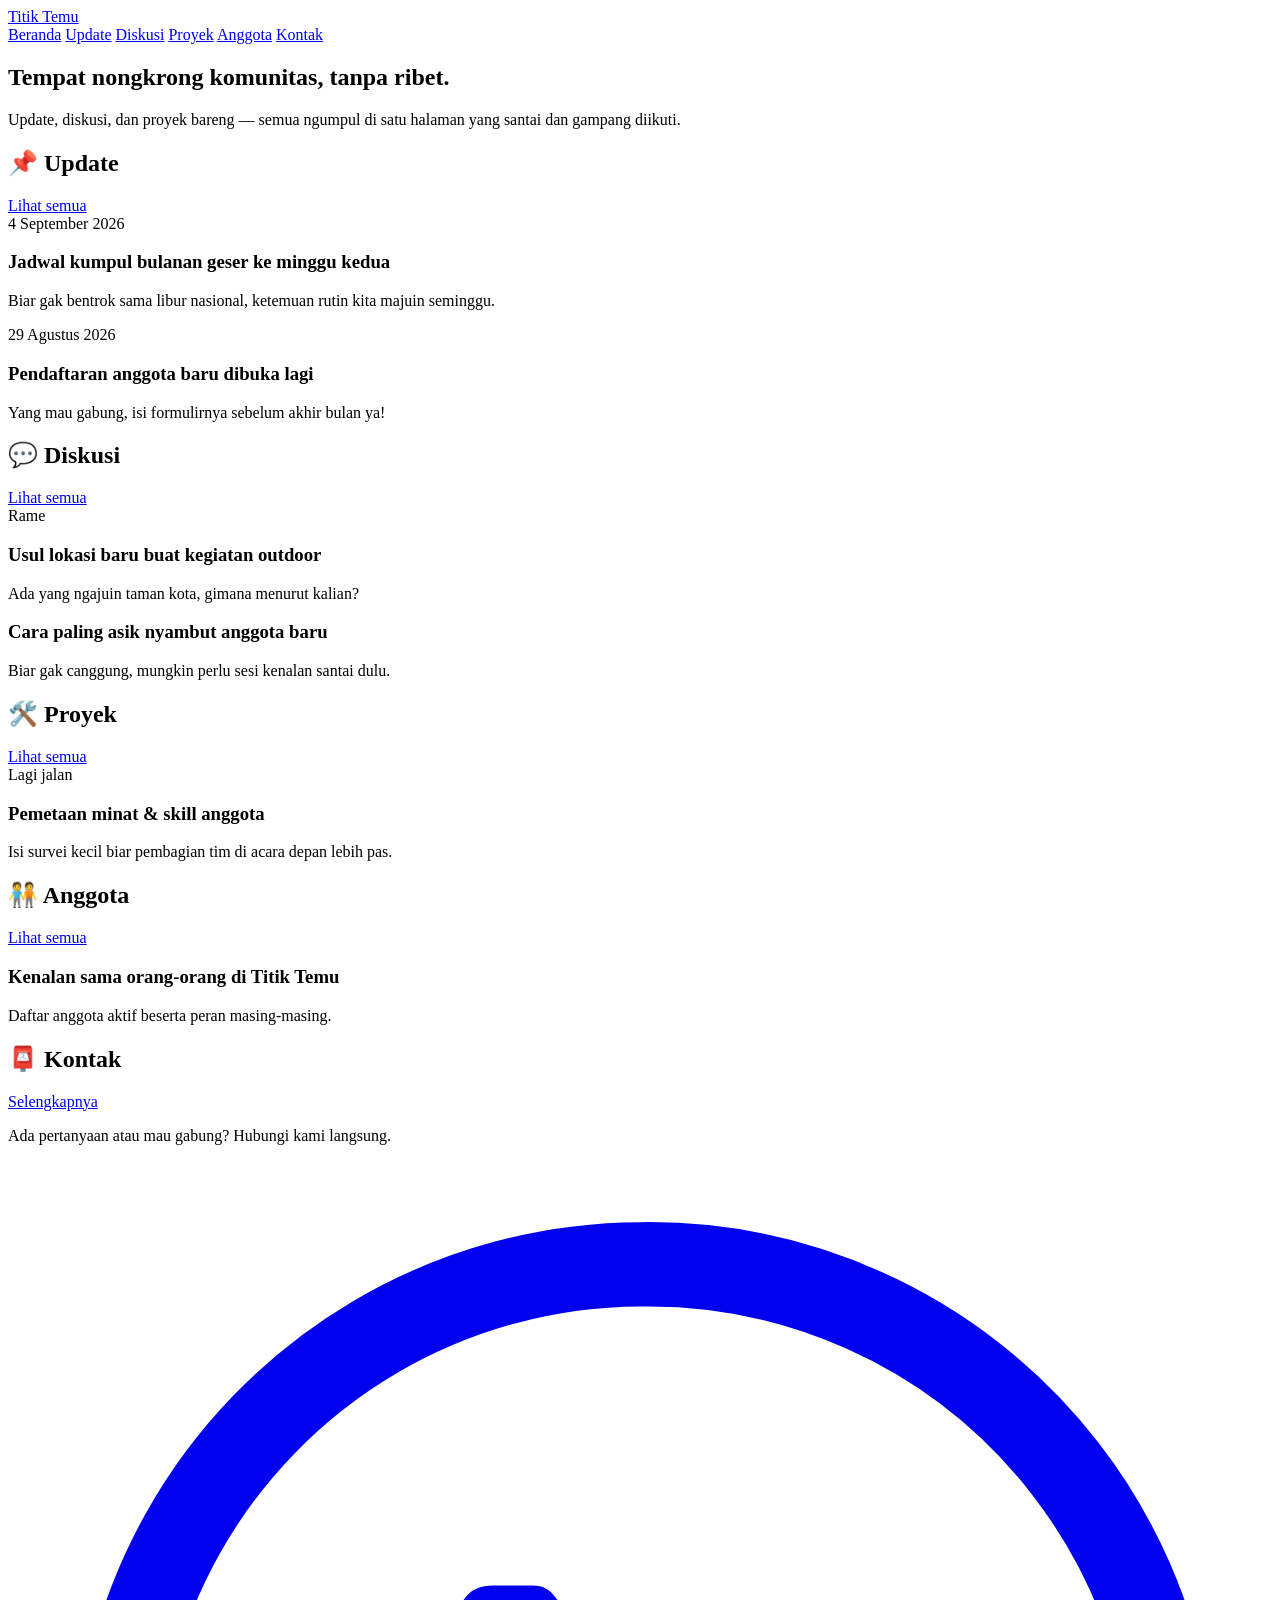
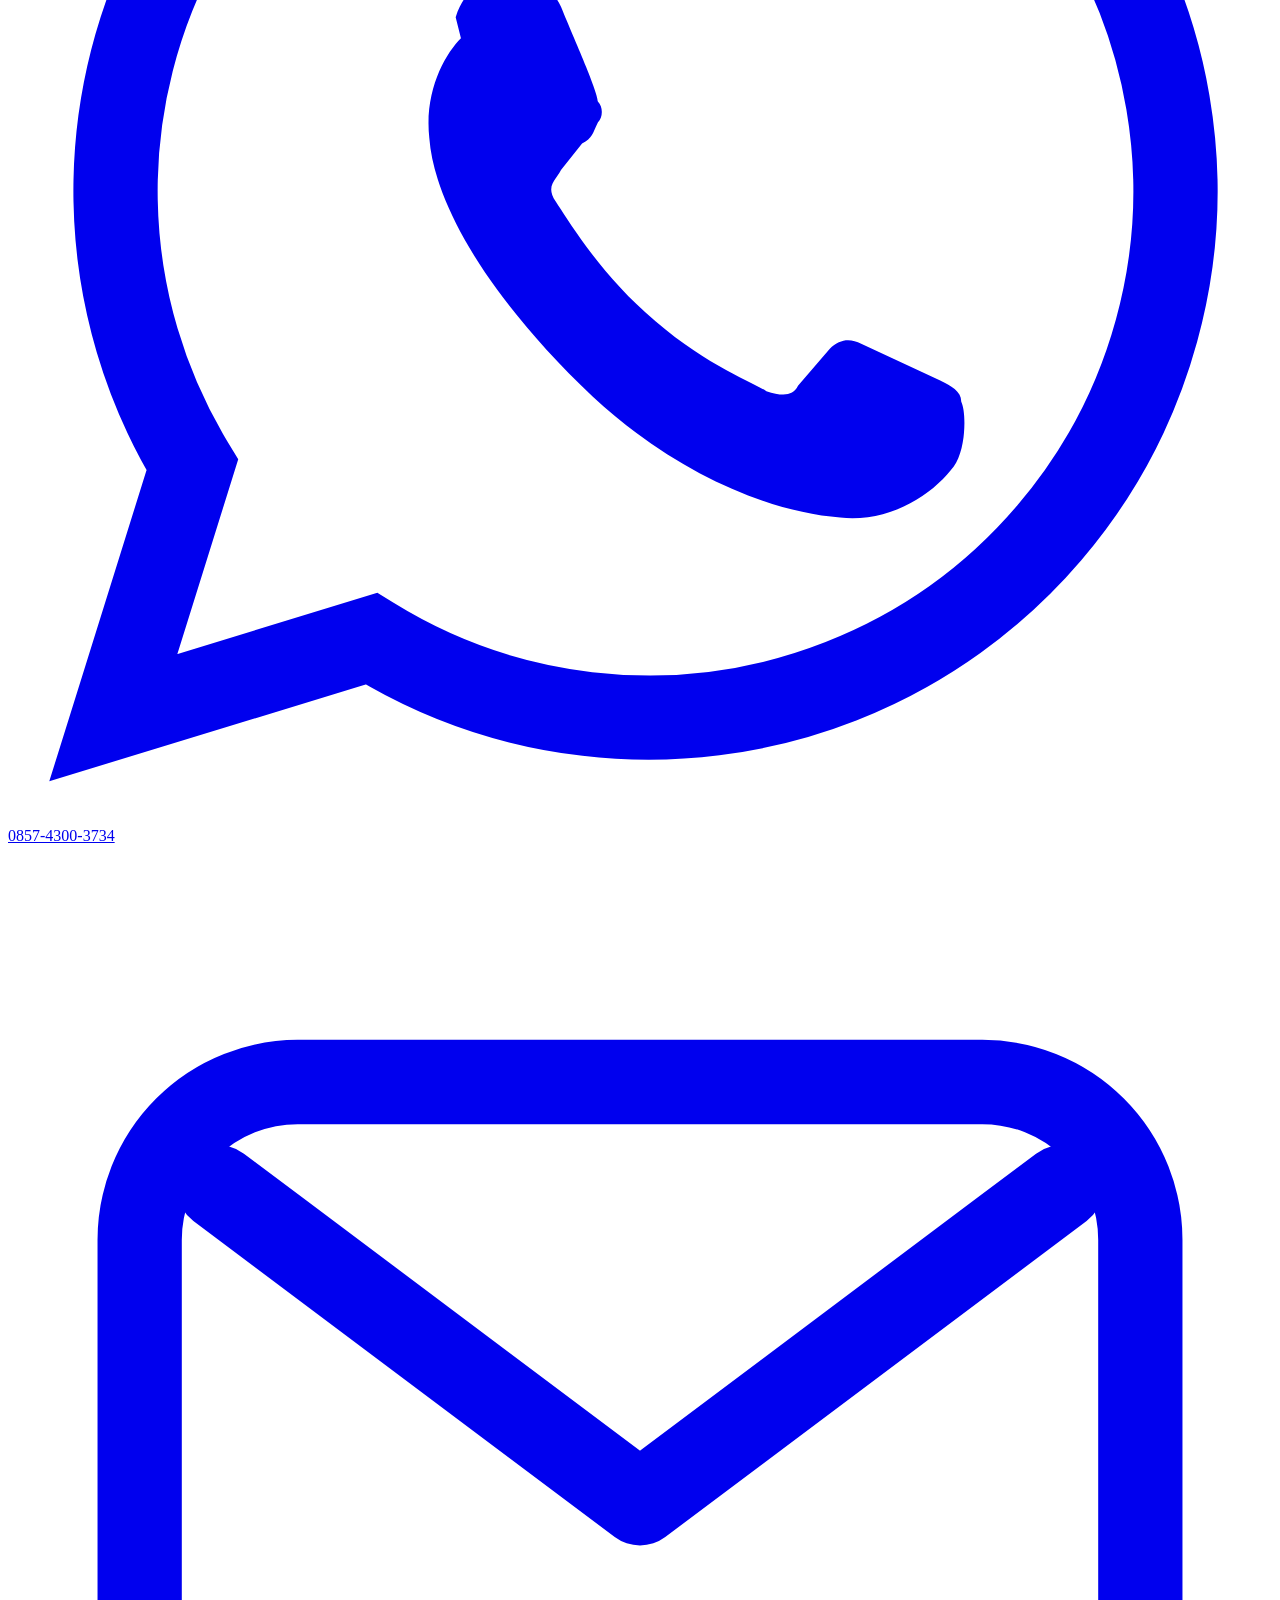
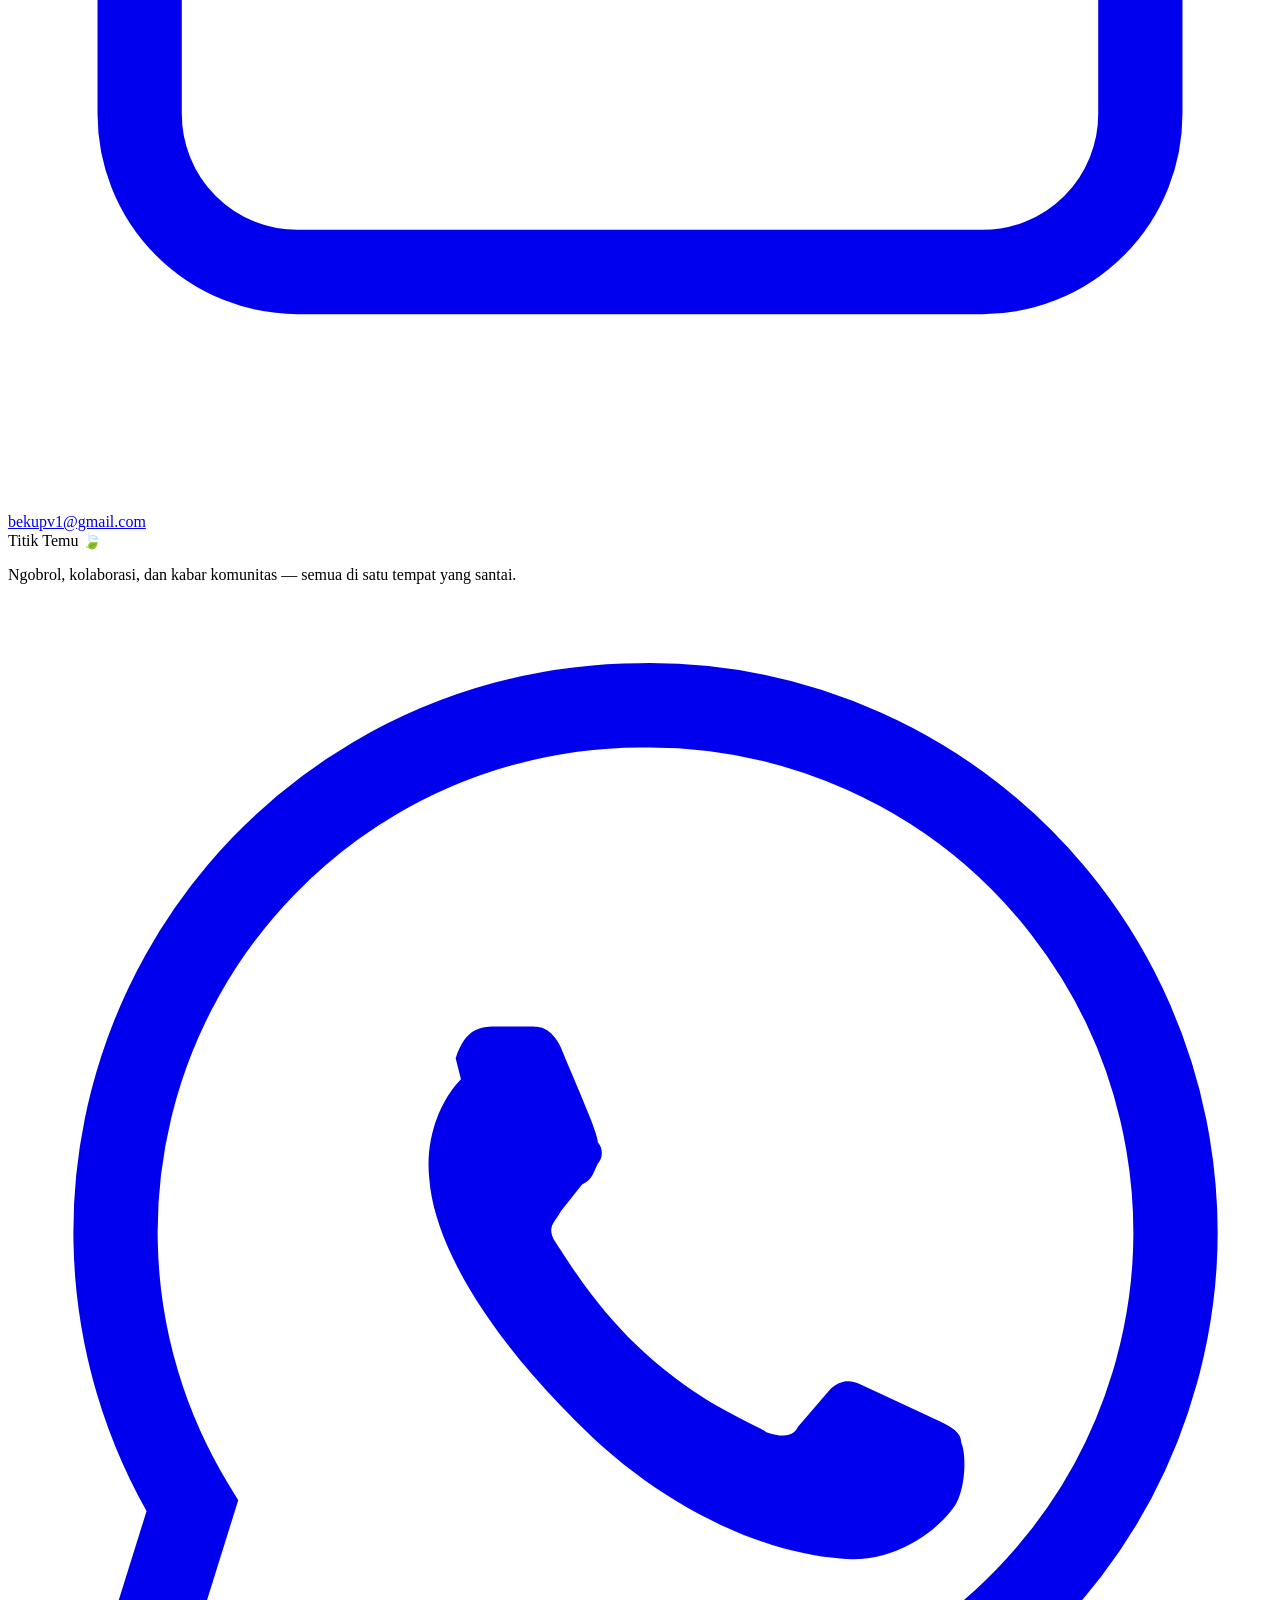
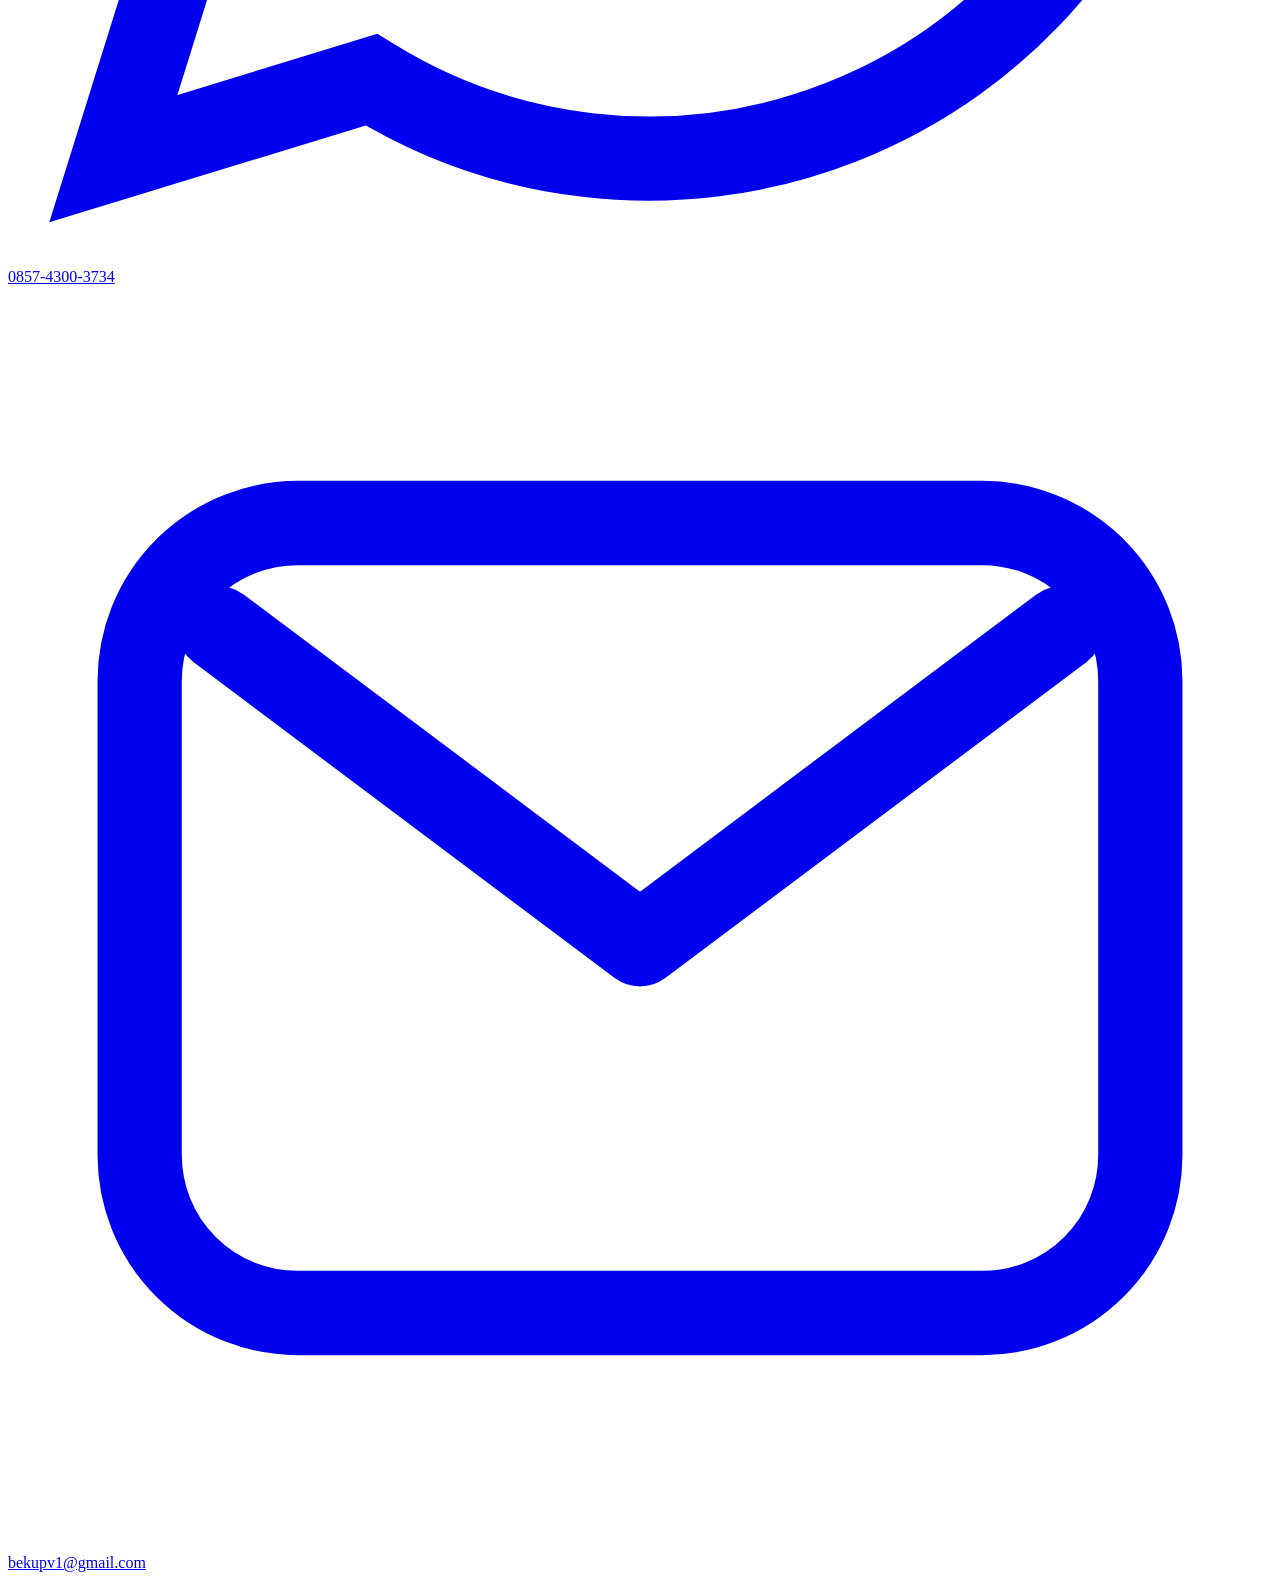
==== index.html @ 4bbd37b9 "Create index.html" ====
<!DOCTYPE html>
<html lang="id">
<head>
<meta charset="UTF-8">
<meta name="viewport" content="width=device-width, initial-scale=1.0">
<title>Titik Temu</title>
<link rel="stylesheet" href="style.css">
</head>
<body>

<header class="topbar">
  <div class="wrap">
    <a href="index.html" class="brand"><span class="dot"></span><span>Titik Temu</span></a>
    <nav class="pillnav">
      <a href="index.html" class="active">Beranda</a>
      <a href="update.html">Update</a>
      <a href="diskusi.html">Diskusi</a>
      <a href="proyek.html">Proyek</a>
      <a href="anggota.html">Anggota</a>
      <a href="kontak.html">Kontak</a>
    </nav>
  </div>
</header>

<section class="hero">
  <span class="blob b1"></span>
  <span class="blob b2"></span>
  <span class="blob b3"></span>
  <div class="wrap">
    <h1>Tempat nongkrong komunitas, tanpa ribet.</h1>
    <p>Update, diskusi, dan proyek bareng — semua ngumpul di satu halaman yang santai dan gampang diikuti.</p>
  </div>
</section>

<main class="wrap">

  <section class="section cat-update">
    <div class="head">
      <h2>📌 Update</h2>
      <a class="more" href="update.html">Lihat semua</a>
    </div>
    <article class="entry">
      <div class="meta">4 September 2026</div>
      <h3>Jadwal kumpul bulanan geser ke minggu kedua</h3>
      <p>Biar gak bentrok sama libur nasional, ketemuan rutin kita majuin seminggu.</p>
    </article>
    <article class="entry">
      <div class="meta">29 Agustus 2026</div>
      <h3>Pendaftaran anggota baru dibuka lagi</h3>
      <p>Yang mau gabung, isi formulirnya sebelum akhir bulan ya!</p>
    </article>
  </section>

  <section class="section cat-diskusi">
    <div class="head">
      <h2>💬 Diskusi</h2>
      <a class="more" href="diskusi.html">Lihat semua</a>
    </div>
    <article class="entry">
      <span class="tag">Rame</span>
      <h3>Usul lokasi baru buat kegiatan outdoor</h3>
      <p>Ada yang ngajuin taman kota, gimana menurut kalian?</p>
    </article>
    <article class="entry">
      <h3>Cara paling asik nyambut anggota baru</h3>
      <p>Biar gak canggung, mungkin perlu sesi kenalan santai dulu.</p>
    </article>
  </section>

  <section class="section cat-proyek">
    <div class="head">
      <h2>🛠️ Proyek</h2>
      <a class="more" href="proyek.html">Lihat semua</a>
    </div>
    <article class="entry">
      <div class="meta">Lagi jalan</div>
      <h3>Pemetaan minat &amp; skill anggota</h3>
      <p>Isi survei kecil biar pembagian tim di acara depan lebih pas.</p>
    </article>
  </section>

  <section class="section cat-anggota">
    <div class="head">
      <h2>🧑‍🤝‍🧑 Anggota</h2>
      <a class="more" href="anggota.html">Lihat semua</a>
    </div>
    <article class="entry">
      <h3>Kenalan sama orang-orang di Titik Temu</h3>
      <p>Daftar anggota aktif beserta peran masing-masing.</p>
    </article>
  </section>

  <section class="section cat-kontak">
    <div class="head">
      <h2>📮 Kontak</h2>
      <a class="more" href="kontak.html">Selengkapnya</a>
    </div>
    <p style="color: var(--ink-soft); margin-bottom: 14px;">Ada pertanyaan atau mau gabung? Hubungi kami langsung.</p>
    <div class="contact-row">
      <a class="contact-pill" href="https://wa.me/6285743003734" target="_blank" rel="noopener">
        <svg class="ic" viewBox="0 0 24 24" fill="none"><path d="M12 2a10 10 0 0 0-8.5 15.2L2 22l4.9-1.5A10 10 0 1 0 12 2Z" stroke="currentColor" stroke-width="1.6"/><path d="M8.5 8.7c.2-.6.5-.6.8-.6h.6c.2 0 .4 0 .6.4.2.5.7 1.6.7 1.8.1.1.1.3 0 .4-.1.2-.1.3-.3.4l-.4.5c-.1.2-.3.3-.1.6.2.3.8 1.3 1.7 2.1 1.1 1 2 1.3 2.3 1.5.3.1.5.1.6-.1l.6-.7c.2-.2.4-.2.6-.1l1.5.7c.2.1.4.2.4.4.1.2.1 1-.2 1.3-.4.5-1.2 1-2.1.9-1.4-.1-3.2-.9-4.7-2.3-1.9-1.8-3-3.6-3.1-4.9-.1-.9.3-1.6.6-1.9Z" fill="currentColor"/></svg>
        0857-4300-3734
      </a>
      <a class="contact-pill" href="mailto:bekupv1@gmail.com">
        <svg class="ic" viewBox="0 0 24 24" fill="none"><rect x="2.5" y="4.5" width="19" height="15" rx="3" stroke="currentColor" stroke-width="1.6"/><path d="M4 6.5l8 6 8-6" stroke="currentColor" stroke-width="1.6" stroke-linecap="round" stroke-linejoin="round"/></svg>
        bekupv1@gmail.com
      </a>
    </div>
  </section>

</main>

<footer>
  <div class="wrap">
    <div class="foot-top">
      <span>Titik Temu 🍃</span>
    </div>
    <p class="tagline">Ngobrol, kolaborasi, dan kabar komunitas — semua di satu tempat yang santai.</p>
    <div class="contact-row">
      <a class="contact-pill" href="https://wa.me/6285743003734" target="_blank" rel="noopener">
        <svg class="ic" viewBox="0 0 24 24" fill="none"><path d="M12 2a10 10 0 0 0-8.5 15.2L2 22l4.9-1.5A10 10 0 1 0 12 2Z" stroke="currentColor" stroke-width="1.6"/><path d="M8.5 8.7c.2-.6.5-.6.8-.6h.6c.2 0 .4 0 .6.4.2.5.7 1.6.7 1.8.1.1.1.3 0 .4-.1.2-.1.3-.3.4l-.4.5c-.1.2-.3.3-.1.6.2.3.8 1.3 1.7 2.1 1.1 1 2 1.3 2.3 1.5.3.1.5.1.6-.1l.6-.7c.2-.2.4-.2.6-.1l1.5.7c.2.1.4.2.4.4.1.2.1 1-.2 1.3-.4.5-1.2 1-2.1.9-1.4-.1-3.2-.9-4.7-2.3-1.9-1.8-3-3.6-3.1-4.9-.1-.9.3-1.6.6-1.9Z" fill="currentColor"/></svg>
        0857-4300-3734
      </a>
      <a class="contact-pill" href="mailto:bekupv1@gmail.com">
        <svg class="ic" viewBox="0 0 24 24" fill="none"><rect x="2.5" y="4.5" width="19" height="15" rx="3" stroke="currentColor" stroke-width="1.6"/><path d="M4 6.5l8 6 8-6" stroke="currentColor" stroke-width="1.6" stroke-linecap="round" stroke-linejoin="round"/></svg>
        bekupv1@gmail.com
      </a>
    </div>
  </div>
</footer>

</body>
</html>
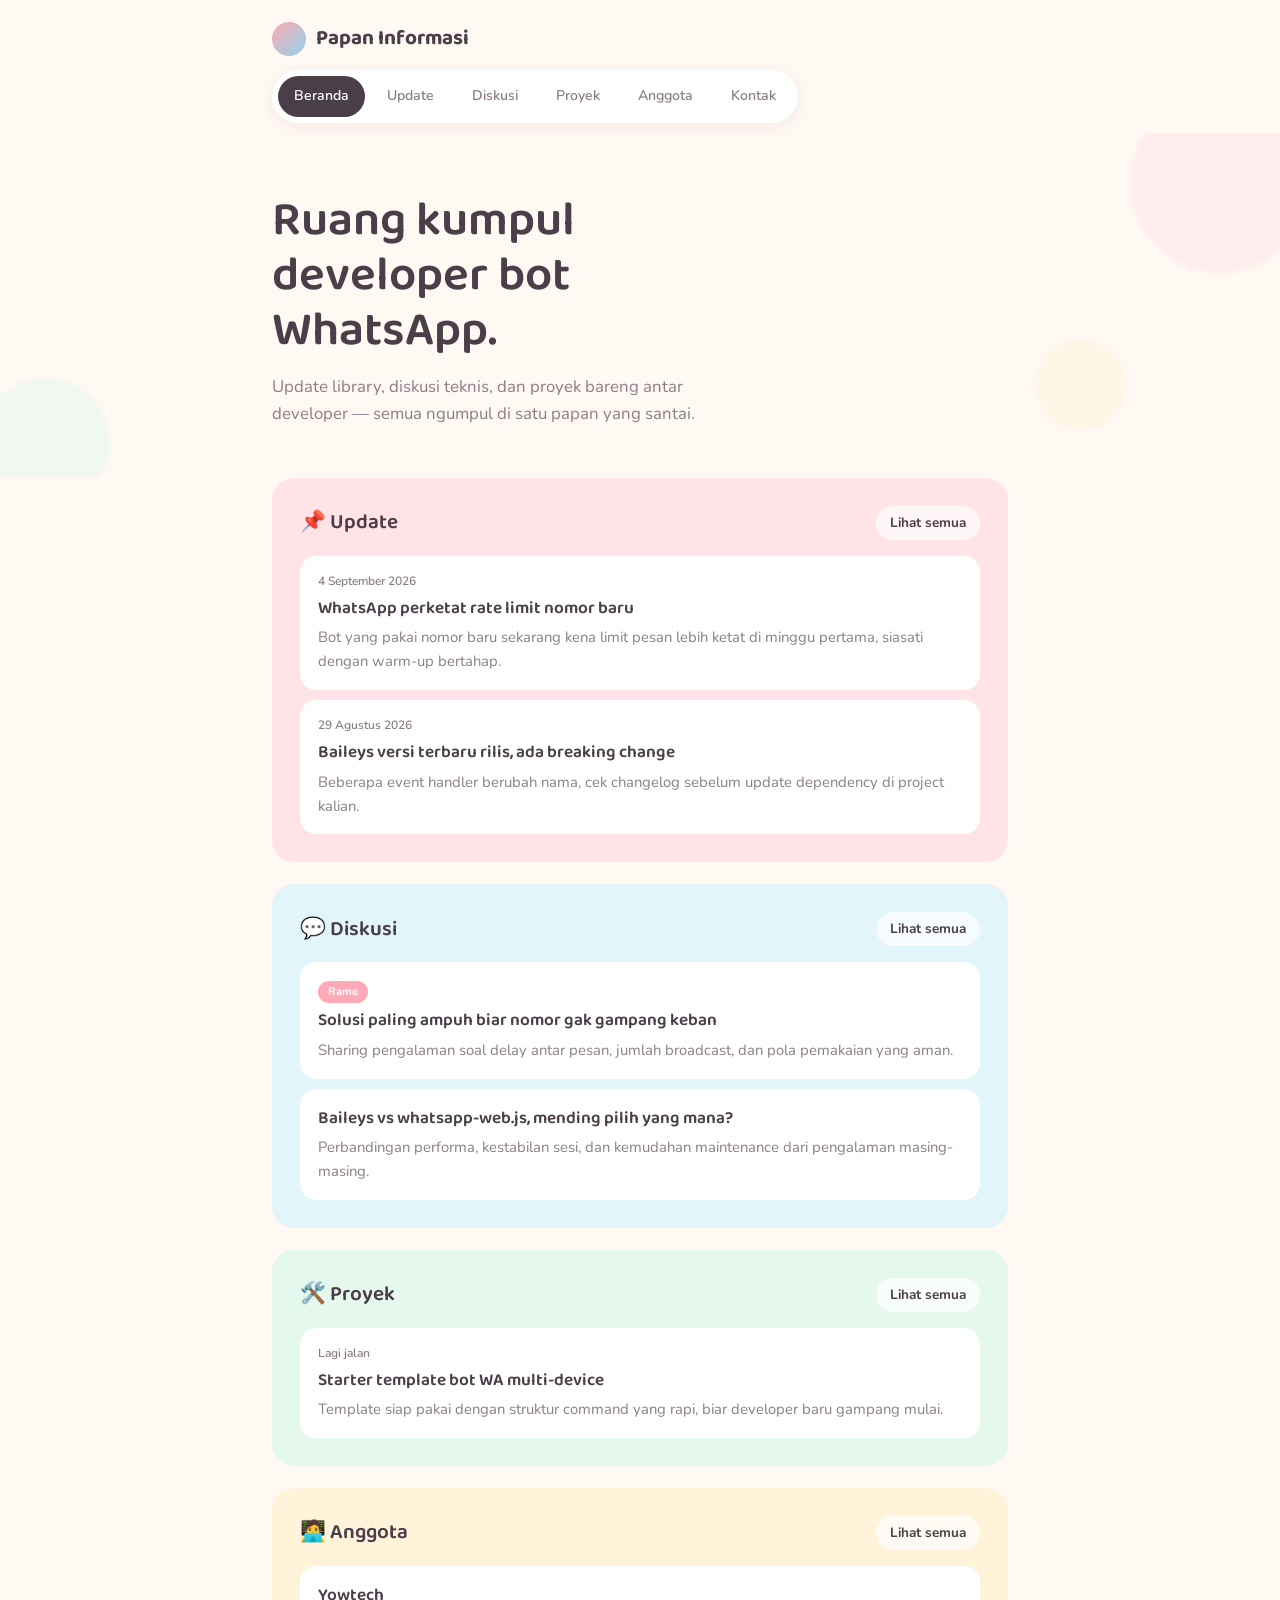
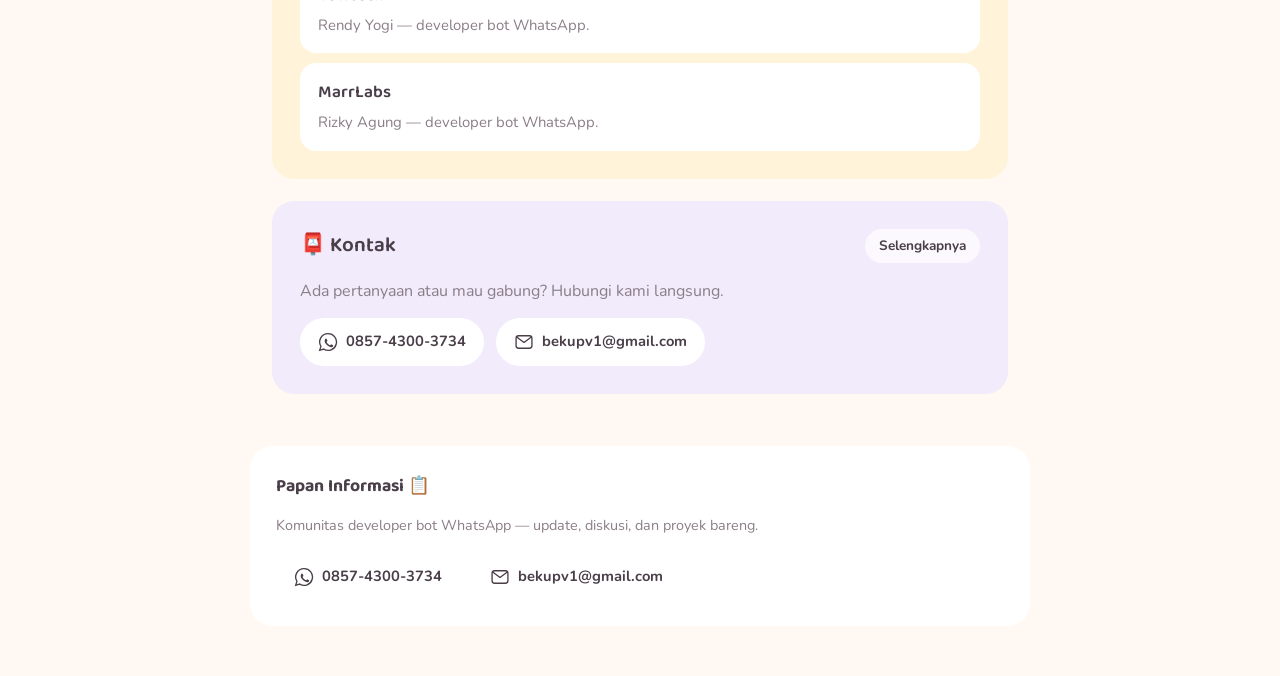
==== commit 6e5b4b60: "Add files via upload" ====
--- a/index.html
+++ b/index.html
@@ -3,14 +3,20 @@
 <head>
 <meta charset="UTF-8">
 <meta name="viewport" content="width=device-width, initial-scale=1.0">
-<title>Titik Temu</title>
+<title>Papan Informasi</title>
 <link rel="stylesheet" href="style.css">
 </head>
 <body>
 
+<!-- ============================================================
+     NAMA SITUS: ganti teks "Papan Informasi" di 2 tempat:
+     tag <title> di atas, dan <span> di .brand di bawah ini.
+     Kalau ganti nama, samain juga di semua file .html lain
+     (update.html, diskusi.html, proyek.html, anggota.html, kontak.html)
+     ============================================================ -->
 <header class="topbar">
   <div class="wrap">
-    <a href="index.html" class="brand"><span class="dot"></span><span>Titik Temu</span></a>
+    <a href="index.html" class="brand"><span class="dot"></span><span>Papan Informasi</span></a>
     <nav class="pillnav">
       <a href="index.html" class="active">Beranda</a>
       <a href="update.html">Update</a>
@@ -22,18 +28,20 @@
   </div>
 </header>
 
+<!-- Teks hero / judul besar, bebas diganti -->
 <section class="hero">
   <span class="blob b1"></span>
   <span class="blob b2"></span>
   <span class="blob b3"></span>
   <div class="wrap">
-    <h1>Tempat nongkrong komunitas, tanpa ribet.</h1>
-    <p>Update, diskusi, dan proyek bareng — semua ngumpul di satu halaman yang santai dan gampang diikuti.</p>
+    <h1>Ruang kumpul developer bot WhatsApp.</h1>
+    <p>Update library, diskusi teknis, dan proyek bareng antar developer — semua ngumpul di satu papan yang santai.</p>
   </div>
 </section>
 
 <main class="wrap">
 
+  <!-- ===== KATEGORI: UPDATE (preview 2 item terbaru) ===== -->
   <section class="section cat-update">
     <div class="head">
       <h2>📌 Update</h2>
@@ -41,16 +49,17 @@
     </div>
     <article class="entry">
       <div class="meta">4 September 2026</div>
-      <h3>Jadwal kumpul bulanan geser ke minggu kedua</h3>
-      <p>Biar gak bentrok sama libur nasional, ketemuan rutin kita majuin seminggu.</p>
+      <h3>WhatsApp perketat rate limit nomor baru</h3>
+      <p>Bot yang pakai nomor baru sekarang kena limit pesan lebih ketat di minggu pertama, siasati dengan warm-up bertahap.</p>
     </article>
     <article class="entry">
       <div class="meta">29 Agustus 2026</div>
-      <h3>Pendaftaran anggota baru dibuka lagi</h3>
-      <p>Yang mau gabung, isi formulirnya sebelum akhir bulan ya!</p>
+      <h3>Baileys versi terbaru rilis, ada breaking change</h3>
+      <p>Beberapa event handler berubah nama, cek changelog sebelum update dependency di project kalian.</p>
     </article>
   </section>
 
+  <!-- ===== KATEGORI: DISKUSI ===== -->
   <section class="section cat-diskusi">
     <div class="head">
       <h2>💬 Diskusi</h2>
@@ -58,15 +67,16 @@
     </div>
     <article class="entry">
       <span class="tag">Rame</span>
-      <h3>Usul lokasi baru buat kegiatan outdoor</h3>
-      <p>Ada yang ngajuin taman kota, gimana menurut kalian?</p>
+      <h3>Solusi paling ampuh biar nomor gak gampang keban</h3>
+      <p>Sharing pengalaman soal delay antar pesan, jumlah broadcast, dan pola pemakaian yang aman.</p>
     </article>
     <article class="entry">
-      <h3>Cara paling asik nyambut anggota baru</h3>
-      <p>Biar gak canggung, mungkin perlu sesi kenalan santai dulu.</p>
+      <h3>Baileys vs whatsapp-web.js, mending pilih yang mana?</h3>
+      <p>Perbandingan performa, kestabilan sesi, dan kemudahan maintenance dari pengalaman masing-masing.</p>
     </article>
   </section>
 
+  <!-- ===== KATEGORI: PROYEK ===== -->
   <section class="section cat-proyek">
     <div class="head">
       <h2>🛠️ Proyek</h2>
@@ -74,22 +84,32 @@
     </div>
     <article class="entry">
       <div class="meta">Lagi jalan</div>
-      <h3>Pemetaan minat &amp; skill anggota</h3>
-      <p>Isi survei kecil biar pembagian tim di acara depan lebih pas.</p>
+      <h3>Starter template bot WA multi-device</h3>
+      <p>Template siap pakai dengan struktur command yang rapi, biar developer baru gampang mulai.</p>
     </article>
   </section>
 
+  <!-- ===== KATEGORI: ANGGOTA =====
+       Tiap anggota = satu <article class="entry">.
+       Copy salah satu blok di bawah buat nambah anggota baru. ===== -->
   <section class="section cat-anggota">
     <div class="head">
-      <h2>🧑‍🤝‍🧑 Anggota</h2>
+      <h2>🧑‍💻 Anggota</h2>
       <a class="more" href="anggota.html">Lihat semua</a>
     </div>
     <article class="entry">
-      <h3>Kenalan sama orang-orang di Titik Temu</h3>
-      <p>Daftar anggota aktif beserta peran masing-masing.</p>
+      <h3>Yowtech</h3>
+      <p>Rendy Yogi — developer bot WhatsApp.</p>
+    </article>
+    <article class="entry">
+      <h3>MarrLabs</h3>
+      <p>Rizky Agung — developer bot WhatsApp.</p>
     </article>
   </section>
 
+  <!-- ===== KATEGORI: KONTAK
+       Nomor WA & email dipakai di sini DAN di footer semua halaman.
+       Kalau ganti kontak, cari & replace di semua file .html. ===== -->
   <section class="section cat-kontak">
     <div class="head">
       <h2>📮 Kontak</h2>
@@ -110,12 +130,16 @@
 
 </main>
 
+<!-- ============================================================
+     FOOTER: blok yang sama persis ditaruh di semua halaman.
+     Kalau ganti kontak/nama situs, edit di sini juga.
+     ============================================================ -->
 <footer>
   <div class="wrap">
     <div class="foot-top">
-      <span>Titik Temu 🍃</span>
+      <span>Papan Informasi 📋</span>
     </div>
-    <p class="tagline">Ngobrol, kolaborasi, dan kabar komunitas — semua di satu tempat yang santai.</p>
+    <p class="tagline">Komunitas developer bot WhatsApp — update, diskusi, dan proyek bareng.</p>
     <div class="contact-row">
       <a class="contact-pill" href="https://wa.me/6285743003734" target="_blank" rel="noopener">
         <svg class="ic" viewBox="0 0 24 24" fill="none"><path d="M12 2a10 10 0 0 0-8.5 15.2L2 22l4.9-1.5A10 10 0 1 0 12 2Z" stroke="currentColor" stroke-width="1.6"/><path d="M8.5 8.7c.2-.6.5-.6.8-.6h.6c.2 0 .4 0 .6.4.2.5.7 1.6.7 1.8.1.1.1.3 0 .4-.1.2-.1.3-.3.4l-.4.5c-.1.2-.3.3-.1.6.2.3.8 1.3 1.7 2.1 1.1 1 2 1.3 2.3 1.5.3.1.5.1.6-.1l.6-.7c.2-.2.4-.2.6-.1l1.5.7c.2.1.4.2.4.4.1.2.1 1-.2 1.3-.4.5-1.2 1-2.1.9-1.4-.1-3.2-.9-4.7-2.3-1.9-1.8-3-3.6-3.1-4.9-.1-.9.3-1.6.6-1.9Z" fill="currentColor"/></svg>
--- a/style.css
+++ b/style.css
@@ -0,0 +1,383 @@
+/* ===========================================================
+   PAPAN INFORMASI — komunitas developer bot WhatsApp
+   Style pastel, santai, minimalis
+
+   PANDUAN CEPAT:
+   - Warna utama ada di :root di bawah. Ganti value hex-nya aja
+     kalau mau ganti tema warna, gak perlu utak-atik bagian lain.
+   - Tiap kategori (Update/Diskusi/Proyek/Anggota/Kontak) punya
+     warna background sendiri, diatur di bagian ".section.cat-..."
+   =========================================================== */
+
+@import url('https://fonts.googleapis.com/css2?family=Baloo+2:wght@500;600;700&family=Nunito:wght@400;500;600;700&display=swap');
+
+:root{
+  /* --- warna dasar halaman & teks --- */
+  --bg:      #FFF8F3;   /* warna background utama (krem lembut) */
+  --card:    #FFFFFF;   /* warna kartu/kotak putih */
+  --ink:     #4A3F49;   /* warna teks utama */
+  --ink-soft:#8B7E88;   /* warna teks sekunder/deskripsi */
+
+  /* --- warna pastel per kategori (soft = versi background terang) --- */
+  --coral:   #FFAAB6;
+  --coral-soft: #FFE3E7;   /* dipakai kategori Update */
+  --sky:     #8FD3E8;
+  --sky-soft:#E1F5FA;      /* dipakai kategori Diskusi */
+  --mint:    #A9E4C4;
+  --mint-soft:#E5F8ED;     /* dipakai kategori Proyek */
+  --butter:  #FFD98E;
+  --butter-soft:#FFF3DA;   /* dipakai kategori Anggota */
+  --lilac:   #C9B6EA;
+  --lilac-soft:#F1EBFB;    /* dipakai kategori Kontak */
+
+  --radius: 22px;   /* kelengkungan sudut kartu besar */
+  --max: 780px;     /* lebar maksimal konten */
+}
+
+*{ box-sizing: border-box; }
+
+html{ scroll-behavior: smooth; }
+
+body{
+  margin: 0;
+  background: var(--bg);
+  color: var(--ink);
+  font-family: 'Nunito', sans-serif;
+  font-size: 16px;
+  line-height: 1.6;
+  -webkit-font-smoothing: antialiased;
+  overflow-x: hidden;
+}
+
+h1, h2, h3{
+  font-family: 'Baloo 2', sans-serif; /* font judul, bulat & santai */
+  font-weight: 600;
+  margin: 0;
+}
+
+a{ color: inherit; }
+p{ margin: 0; }
+
+.wrap{
+  max-width: var(--max);
+  margin: 0 auto;
+  padding: 0 22px;
+}
+
+/* ---------- Top bar (nama situs + menu) ---------- */
+
+.topbar{
+  padding: 22px 0 10px;
+}
+
+.topbar .wrap{
+  display: flex;
+  align-items: center;
+  justify-content: space-between;
+  gap: 14px;
+  flex-wrap: wrap;
+}
+
+.brand{
+  display: flex;
+  align-items: center;
+  gap: 10px;
+  text-decoration: none;
+}
+
+.brand .dot{
+  width: 34px;
+  height: 34px;
+  border-radius: 50%;
+  background: linear-gradient(135deg, var(--coral), var(--sky));
+  flex-shrink: 0;
+}
+
+.brand span{
+  font-family: 'Baloo 2', sans-serif;
+  font-weight: 700;
+  font-size: 1.3rem;
+}
+
+nav.pillnav{
+  display: flex;
+  gap: 6px;
+  flex-wrap: wrap;
+  background: var(--card);
+  padding: 6px;
+  border-radius: 999px;
+  box-shadow: 0 4px 18px rgba(74, 63, 73, 0.07);
+}
+
+nav.pillnav a{
+  padding: 9px 16px;
+  border-radius: 999px;
+  text-decoration: none;
+  font-weight: 600;
+  font-size: 0.88rem;
+  color: var(--ink-soft);
+  transition: background .25s ease, color .25s ease, transform .2s ease;
+}
+
+nav.pillnav a:hover{
+  background: var(--sky-soft);
+  color: var(--ink);
+  transform: translateY(-1px);
+}
+
+nav.pillnav a.active{
+  background: var(--ink);
+  color: #fff;
+}
+
+/* ---------- Hero (judul besar di beranda) ---------- */
+
+.hero{
+  position: relative;
+  padding: 60px 0 50px;
+  overflow: hidden;
+}
+
+.blob{
+  position: absolute;
+  border-radius: 50%;
+  filter: blur(2px);
+  opacity: .55;
+  z-index: 0;
+}
+
+.blob.b1{ width: 180px; height: 180px; background: var(--coral-soft); top: -40px; right: -30px; }
+.blob.b2{ width: 130px; height: 130px; background: var(--mint-soft); bottom: -30px; left: -20px; }
+.blob.b3{ width: 90px;  height: 90px;  background: var(--butter-soft); top: 60%; right: 12%; }
+
+.hero .wrap{ position: relative; z-index: 1; }
+
+.hero h1{
+  font-size: clamp(2rem, 6vw, 3rem);
+  line-height: 1.15;
+  max-width: 16ch;
+  opacity: 0;
+  animation: floatUp .7s ease forwards; /* animasi muncul halus saat load */
+}
+
+.hero p{
+  margin-top: 16px;
+  max-width: 48ch;
+  color: var(--ink-soft);
+  font-size: 1.05rem;
+  opacity: 0;
+  animation: floatUp .7s ease forwards;
+  animation-delay: .12s;
+}
+
+@keyframes floatUp{
+  from{ opacity: 0; transform: translateY(14px); }
+  to{ opacity: 1; transform: translateY(0); }
+}
+
+/* ---------- Kartu kategori besar (dipakai di beranda) ---------- */
+
+.section{
+  border-radius: var(--radius);
+  padding: 28px;
+  margin-bottom: 22px;
+  opacity: 0;
+  transform: translateY(16px);
+  animation: floatUp .6s ease forwards;
+}
+
+/* Ganti warna kategori di sini kalau perlu */
+.section.cat-update{ background: var(--coral-soft); }
+.section.cat-diskusi{ background: var(--sky-soft); }
+.section.cat-proyek{ background: var(--mint-soft); }
+.section.cat-anggota{ background: var(--butter-soft); }
+.section.cat-kontak{ background: var(--lilac-soft); }
+
+.section .head{
+  display: flex;
+  align-items: center;
+  justify-content: space-between;
+  margin-bottom: 16px;
+}
+
+.section .head h2{ font-size: 1.3rem; }
+
+.section .head a.more{
+  font-size: 0.85rem;
+  font-weight: 700;
+  text-decoration: none;
+  color: var(--ink);
+  background: rgba(255,255,255,.7);
+  padding: 6px 14px;
+  border-radius: 999px;
+  transition: transform .2s ease, background .2s ease;
+}
+
+.section .head a.more:hover{
+  background: #fff;
+  transform: translateX(2px);
+}
+
+/* ---------- Kartu isi (satu update / satu topik diskusi / satu anggota) ---------- */
+
+.entry{
+  background: var(--card);
+  border-radius: 16px;
+  padding: 16px 18px;
+  margin-bottom: 10px;
+  transition: transform .22s ease, box-shadow .22s ease; /* efek angkat pas di-hover */
+}
+
+.entry:last-child{ margin-bottom: 0; }
+
+.entry:hover{
+  transform: translateY(-3px);
+  box-shadow: 0 10px 24px rgba(74, 63, 73, 0.1);
+}
+
+.entry .meta{
+  font-size: 0.75rem;
+  color: var(--ink-soft);
+  font-weight: 600;
+  margin-bottom: 4px;
+}
+
+.entry h3{
+  font-size: 1.08rem;
+  margin-bottom: 4px;
+}
+
+.entry p{
+  color: var(--ink-soft);
+  font-size: 0.93rem;
+}
+
+.tag{
+  display: inline-block;
+  font-size: 0.7rem;
+  font-weight: 700;
+  color: #fff;
+  background: var(--coral);
+  padding: 2px 10px;
+  border-radius: 999px;
+  margin-right: 6px;
+  margin-bottom: 4px;
+}
+
+/* ---------- Judul halaman (dipakai di halaman selain beranda) ---------- */
+
+.page-head{
+  padding: 46px 0 24px;
+}
+
+.page-head h1{
+  font-size: clamp(1.8rem, 5vw, 2.4rem);
+  opacity: 0;
+  animation: floatUp .6s ease forwards;
+}
+
+.page-head p{
+  margin-top: 10px;
+  color: var(--ink-soft);
+  max-width: 52ch;
+  opacity: 0;
+  animation: floatUp .6s ease forwards;
+  animation-delay: .1s;
+}
+
+.stack{ padding: 4px 0 30px; }
+
+.stack .entry{ margin-bottom: 14px; }
+
+/* ---------- Tombol kontak (WhatsApp & Email) ---------- */
+
+.contact-row{
+  display: flex;
+  gap: 12px;
+  flex-wrap: wrap;
+  margin-top: 6px;
+}
+
+.contact-pill{
+  display: inline-flex;
+  align-items: center;
+  gap: 8px;
+  background: var(--card);
+  padding: 12px 18px;
+  border-radius: 999px;
+  text-decoration: none;
+  font-weight: 700;
+  font-size: 0.92rem;
+  color: var(--ink);
+  transition: transform .2s ease, box-shadow .2s ease;
+}
+
+.contact-pill:hover{
+  transform: translateY(-2px) scale(1.02);
+  box-shadow: 0 10px 22px rgba(74, 63, 73, 0.12);
+}
+
+.contact-pill .ic{
+  width: 20px;
+  height: 20px;
+  flex-shrink: 0;
+}
+
+/* ---------- Footer (bawah tiap halaman) ---------- */
+
+footer{
+  padding: 30px 0 50px;
+}
+
+footer .wrap{
+  background: var(--card);
+  border-radius: var(--radius);
+  padding: 26px;
+}
+
+footer .foot-top{
+  display: flex;
+  justify-content: space-between;
+  align-items: center;
+  gap: 14px;
+  flex-wrap: wrap;
+  margin-bottom: 14px;
+}
+
+footer .foot-top span{
+  font-family: 'Baloo 2', sans-serif;
+  font-weight: 700;
+  font-size: 1.1rem;
+}
+
+footer .tagline{
+  color: var(--ink-soft);
+  font-size: 0.9rem;
+  margin-bottom: 16px;
+}
+
+/* ---------- Aksesibilitas: fokus keyboard & kurangi animasi ---------- */
+
+a:focus-visible, button:focus-visible{
+  outline: 2px solid var(--ink);
+  outline-offset: 2px;
+}
+
+@media (prefers-reduced-motion: reduce){
+  html{ scroll-behavior: auto; }
+  .hero h1, .hero p, .section, .page-head h1, .page-head p{
+    animation: none !important;
+    opacity: 1 !important;
+    transform: none !important;
+  }
+  .entry, .contact-pill, nav.pillnav a{
+    transition: none !important;
+  }
+}
+
+/* ---------- Tampilan HP ---------- */
+
+@media (max-width: 600px){
+  nav.pillnav{ width: 100%; justify-content: center; }
+  .section .head{ flex-direction: column; align-items: flex-start; gap: 8px; }
+}
